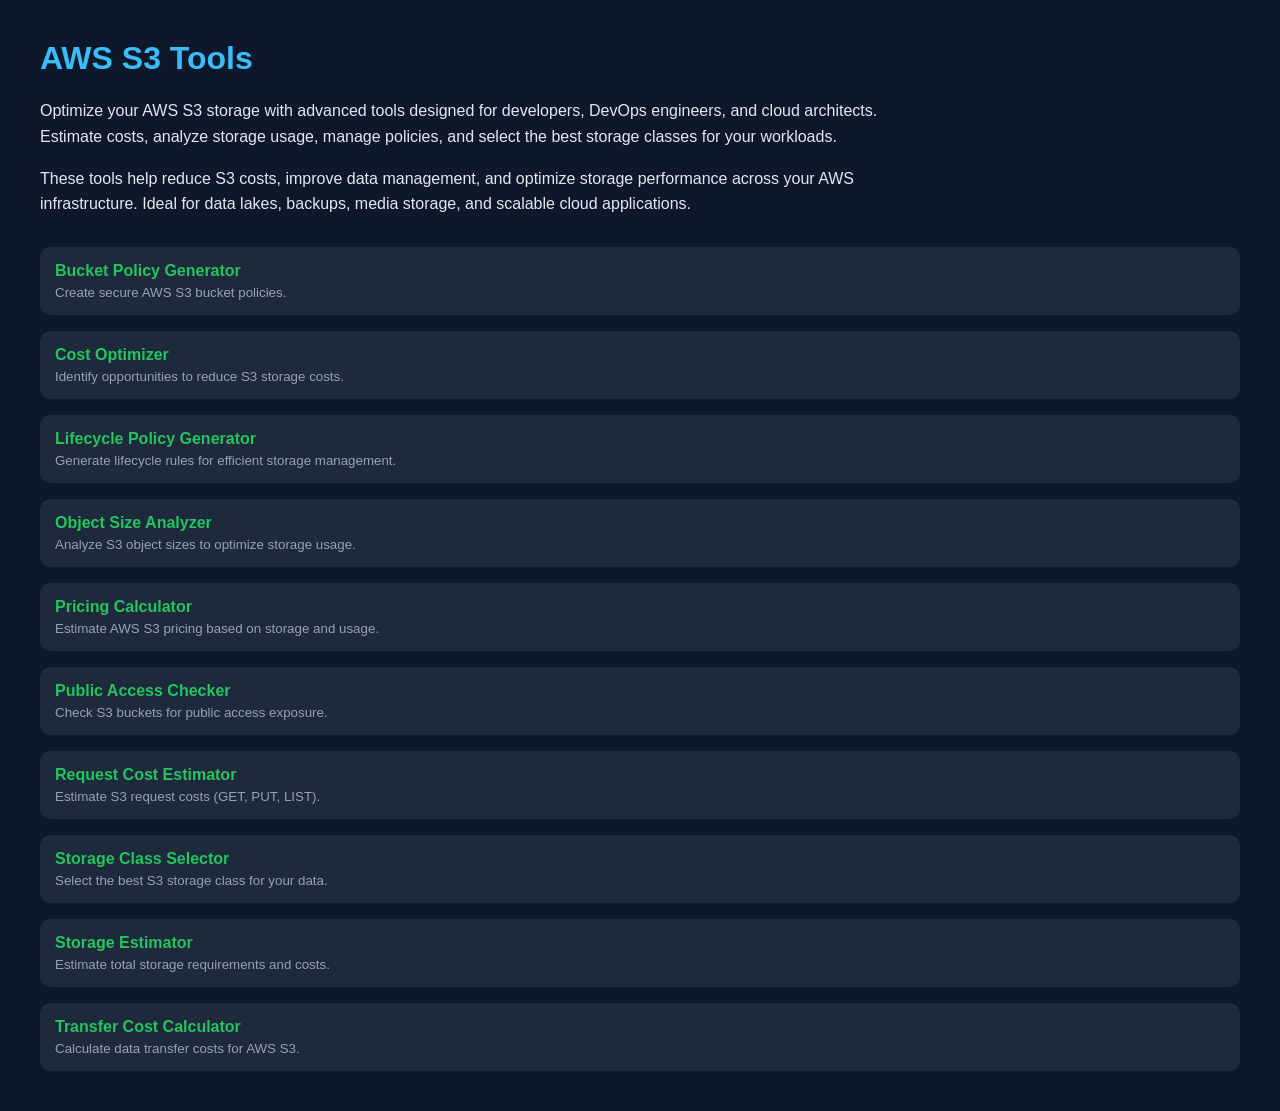
==== index.html @ deceec43 "Initial commit" ====
<!DOCTYPE html>
<html lang="en">
<head>
    <meta charset="UTF-8">
    <meta name="viewport" content="width=device-width, initial-scale=1.0">

    <!-- 🔐 Google Site Verification -->
    <meta name="google-site-verification" content="TU_CODIGO_DE_VERIFICACION_AQUI">

    <!-- SEO Potenciado -->
    <title>AWS S3 Tools – Cost Calculator, Storage Optimization & Policy Generators</title>

    <meta name="description" content="Optimize AWS S3 storage with tools to calculate costs, analyze object size, manage policies, and choose storage classes. Reduce storage expenses and improve performance.">

    <meta name="keywords" content="
    aws s3 cost calculator,
    s3 pricing calculator,
    s3 storage estimator,
    s3 transfer cost calculator,
    s3 request cost estimator,
    s3 storage class selector,
    s3 lifecycle policy generator,
    s3 bucket policy generator,
    s3 public access checker,
    s3 cost optimizer,
    aws storage cost calculator,
    s3 object size analyzer,
    optimize s3 costs aws,
    aws storage pricing estimator
    ">

    <meta name="author" content="AI Tools Suite">

    <!-- Open Graph -->
    <meta property="og:title" content="AWS S3 Tools – Storage Cost & Optimization Suite">
    <meta property="og:description" content="Estimate S3 costs, optimize storage, and manage policies efficiently.">
    <meta property="og:type" content="website">

    <!-- Estilos -->
    <style>
        body {
            font-family: Arial, sans-serif;
            margin: 40px;
            background: #0f172a;
            color: #e2e8f0;
        }
        h1 {
            color: #38bdf8;
        }
        p {
            max-width: 900px;
            line-height: 1.6;
        }
        .tools {
            margin-top: 30px;
        }
        .tool {
            margin-bottom: 16px;
            padding: 15px;
            background: #1e293b;
            border-radius: 10px;
            transition: 0.2s;
        }
        .tool:hover {
            background: #334155;
        }
        a {
            text-decoration: none;
            color: #22c55e;
            font-weight: bold;
            font-size: 16px;
        }
        small {
            display: block;
            margin-top: 5px;
            color: #94a3b8;
        }
    </style>
</head>
<body>

    <h1>AWS S3 Tools</h1>

    <p>
        Optimize your AWS S3 storage with advanced tools designed for developers,
        DevOps engineers, and cloud architects. Estimate costs, analyze storage usage,
        manage policies, and select the best storage classes for your workloads.
    </p>

    <p>
        These tools help reduce S3 costs, improve data management, and optimize storage
        performance across your AWS infrastructure. Ideal for data lakes, backups,
        media storage, and scalable cloud applications.
    </p>

    <div class="tools">

        <div class="tool">
            <a href="s3_bucket_policy_generator/">Bucket Policy Generator</a>
            <small>Create secure AWS S3 bucket policies.</small>
        </div>

        <div class="tool">
            <a href="s3_cost_optimizer/">Cost Optimizer</a>
            <small>Identify opportunities to reduce S3 storage costs.</small>
        </div>

        <div class="tool">
            <a href="s3_lifecycle_policy_generator/">Lifecycle Policy Generator</a>
            <small>Generate lifecycle rules for efficient storage management.</small>
        </div>

        <div class="tool">
            <a href="s3_object_size_analyzer/">Object Size Analyzer</a>
            <small>Analyze S3 object sizes to optimize storage usage.</small>
        </div>

        <div class="tool">
            <a href="s3_pricing_calculator/">Pricing Calculator</a>
            <small>Estimate AWS S3 pricing based on storage and usage.</small>
        </div>

        <div class="tool">
            <a href="s3_public_access_checker/">Public Access Checker</a>
            <small>Check S3 buckets for public access exposure.</small>
        </div>

        <div class="tool">
            <a href="s3_request_cost_estimator/">Request Cost Estimator</a>
            <small>Estimate S3 request costs (GET, PUT, LIST).</small>
        </div>

        <div class="tool">
            <a href="s3_storage_class_selector/">Storage Class Selector</a>
            <small>Select the best S3 storage class for your data.</small>
        </div>

        <div class="tool">
            <a href="s3_storage_estimator/">Storage Estimator</a>
            <small>Estimate total storage requirements and costs.</small>
        </div>

        <div class="tool">
            <a href="s3_transfer_cost_calculator/">Transfer Cost Calculator</a>
            <small>Calculate data transfer costs for AWS S3.</small>
        </div>

    </div>

</body>
</html>
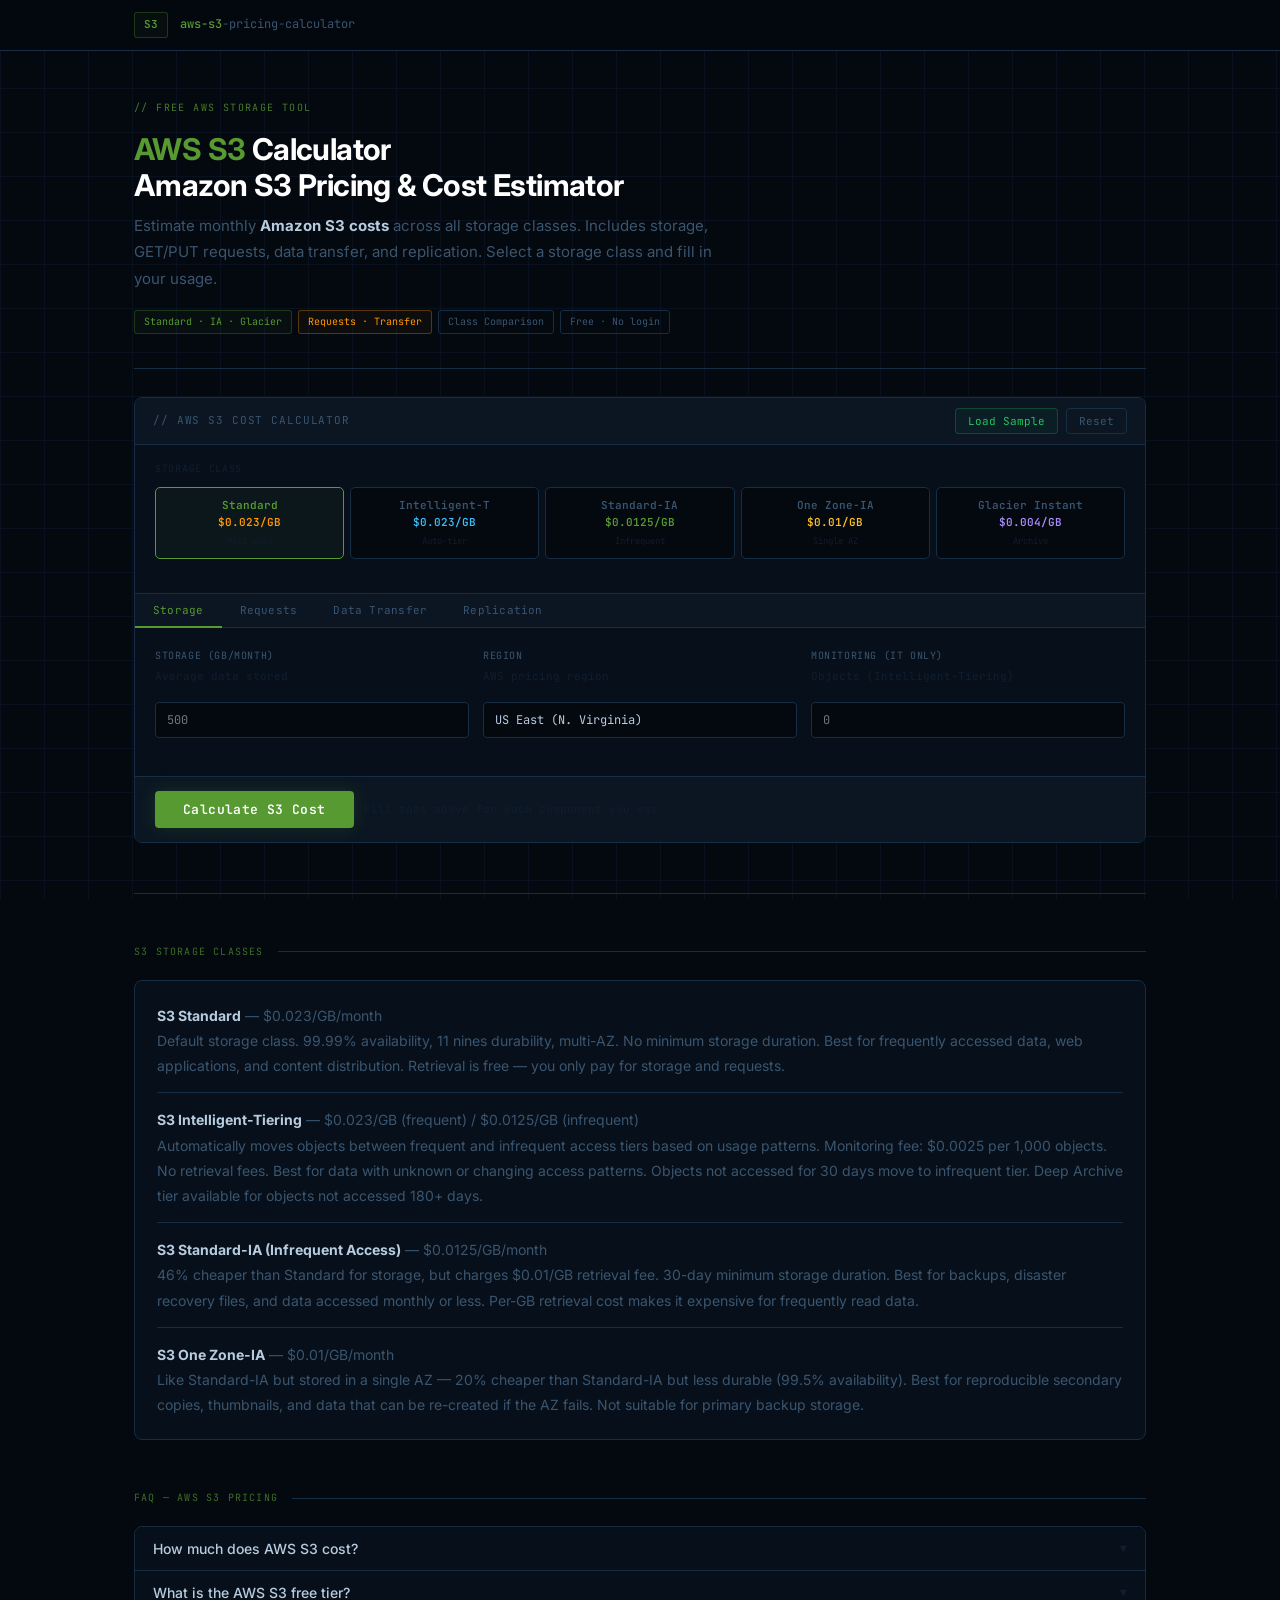
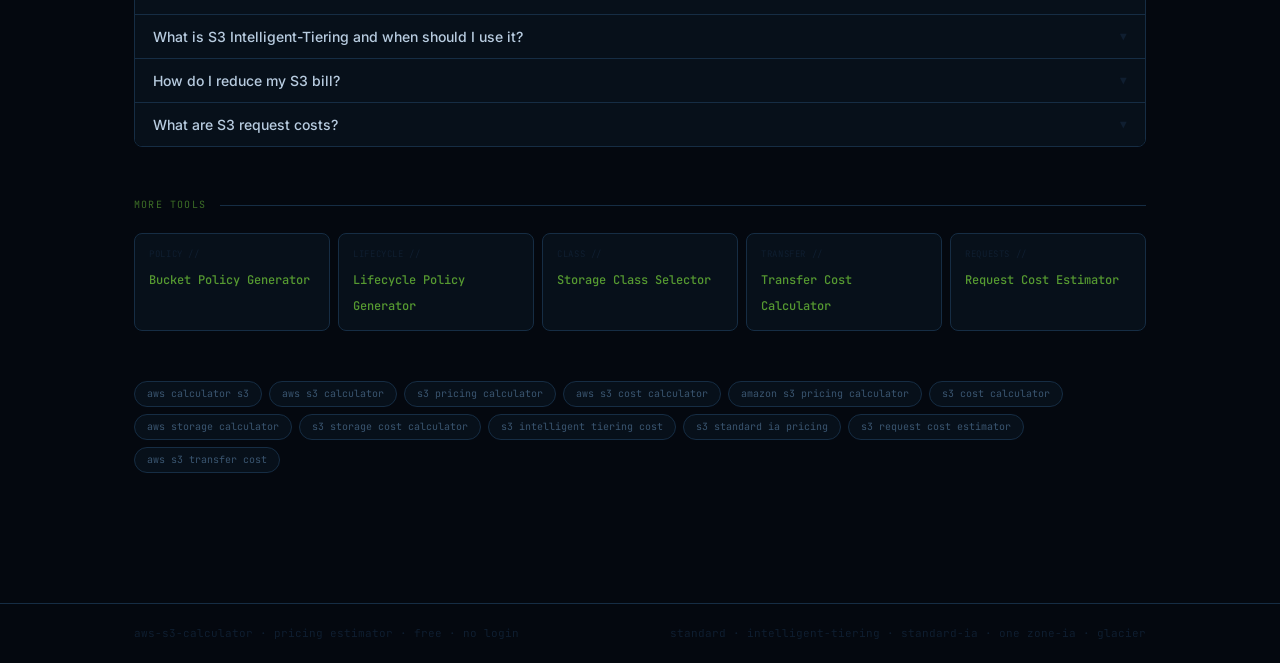
==== commit b1bee4d8: "Actualizar index.html" ====
--- a/index.html
+++ b/index.html
@@ -1,151 +1,1158 @@
 <!DOCTYPE html>
+
 <html lang="en">
 <head>
-    <meta charset="UTF-8">
-    <meta name="viewport" content="width=device-width, initial-scale=1.0">
-
-    <!-- 🔐 Google Site Verification -->
-    <meta name="google-site-verification" content="TU_CODIGO_DE_VERIFICACION_AQUI">
-
-    <!-- SEO Potenciado -->
-    <title>AWS S3 Tools – Cost Calculator, Storage Optimization & Policy Generators</title>
-
-    <meta name="description" content="Optimize AWS S3 storage with tools to calculate costs, analyze object size, manage policies, and choose storage classes. Reduce storage expenses and improve performance.">
-
-    <meta name="keywords" content="
-    aws s3 cost calculator,
-    s3 pricing calculator,
-    s3 storage estimator,
-    s3 transfer cost calculator,
-    s3 request cost estimator,
-    s3 storage class selector,
-    s3 lifecycle policy generator,
-    s3 bucket policy generator,
-    s3 public access checker,
-    s3 cost optimizer,
-    aws storage cost calculator,
-    s3 object size analyzer,
-    optimize s3 costs aws,
-    aws storage pricing estimator
-    ">
-
-    <meta name="author" content="AI Tools Suite">
-
-    <!-- Open Graph -->
-    <meta property="og:title" content="AWS S3 Tools – Storage Cost & Optimization Suite">
-    <meta property="og:description" content="Estimate S3 costs, optimize storage, and manage policies efficiently.">
-    <meta property="og:type" content="website">
-
-    <!-- Estilos -->
-    <style>
-        body {
-            font-family: Arial, sans-serif;
-            margin: 40px;
-            background: #0f172a;
-            color: #e2e8f0;
-        }
-        h1 {
-            color: #38bdf8;
-        }
-        p {
-            max-width: 900px;
-            line-height: 1.6;
-        }
-        .tools {
-            margin-top: 30px;
-        }
-        .tool {
-            margin-bottom: 16px;
-            padding: 15px;
-            background: #1e293b;
-            border-radius: 10px;
-            transition: 0.2s;
-        }
-        .tool:hover {
-            background: #334155;
-        }
-        a {
-            text-decoration: none;
-            color: #22c55e;
-            font-weight: bold;
-            font-size: 16px;
-        }
-        small {
-            display: block;
-            margin-top: 5px;
-            color: #94a3b8;
-        }
-    </style>
+<meta charset="UTF-8">
+<meta name="viewport" content="width=device-width, initial-scale=1.0">
+<meta name="google-site-verification" content="PkLa_ViOo6FAHpvh8SacceMb95o9tePRdrqLNBz9X1M" />
+<meta name="robots" content="index, follow">
+
+<title>AWS S3 Calculator – Free Amazon S3 Pricing &amp; Cost Calculator</title>
+
+<meta name="description" content="Free AWS S3 calculator. Estimate monthly Amazon S3 costs by storage class, requests (GET/PUT/LIST), data transfer, and replication. Covers Standard, Intelligent-Tiering, Standard-IA, One Zone-IA, Glacier. No login required.">
+
+<meta name="keywords" content="aws calculator s3, aws s3 calculator, calculator s3 aws, aws s3 cost calculator, s3 pricing calculator, amazon s3 pricing calculator, aws s3 pricing calculator, s3 calculator, s3 cost calculator, s3 price calculator, aws s3 cost estimator, aws storage calculator, aws storage pricing calculator, s3 storage calculator, amazon s3 cost calculator, s3 storage cost calculator">
+
+<link rel="canonical" href="https://franrivalbigprojects.github.io/aws-s3-tools/">
+
+<meta property="og:title" content="AWS S3 Calculator – Amazon S3 Pricing and Cost Estimator">
+<meta property="og:description" content="Calculate Amazon S3 monthly costs by storage class, requests, data transfer, and replication. Free, no login.">
+<meta property="og:type" content="website">
+
+<link rel="preconnect" href="https://fonts.googleapis.com">
+<link rel="preconnect" href="https://fonts.gstatic.com" crossorigin>
+<link href="https://fonts.googleapis.com/css2?family=JetBrains+Mono:wght@400;500;600&family=Inter:wght@400;500;600;700&display=swap" rel="stylesheet">
+
+<style>
+:root {
+  --bg: #04080f;
+  --surface: #07101a;
+  --surface2: #0b1622;
+  --border: #0f1e30;
+  --border2: #162d44;
+  --s3: #569a31;
+  --s3-dim: rgba(86,154,49,0.1);
+  --s3-dim2: rgba(86,154,49,0.05);
+  --aws: #ff9900;
+  --aws-dim: rgba(255,153,0,0.08);
+  --aws-dim2: rgba(255,153,0,0.04);
+  --blue: #38bdf8;
+  --blue-dim: rgba(56,189,248,0.08);
+  --green: #22c55e;
+  --green-dim: rgba(34,197,94,0.1);
+  --green-dim2: rgba(34,197,94,0.05);
+  --orange: #f97316;
+  --orange-dim: rgba(249,115,22,0.08);
+  --yellow: #fbbf24;
+  --yellow-dim: rgba(251,191,36,0.08);
+  --purple: #a78bfa;
+  --purple-dim: rgba(167,139,250,0.08);
+  --text: #b8cce0;
+  --text-muted: #3a5570;
+  --text-dim: #0f1e30;
+  --mono: 'JetBrains Mono', monospace;
+  --sans: 'Inter', sans-serif;
+  --r: 8px;
+}
+
+* { box-sizing: border-box; margin: 0; padding: 0; }
+
+body {
+  font-family: var(--sans);
+  background: var(--bg);
+  color: var(--text);
+  min-height: 100vh;
+  line-height: 1.6;
+}
+
+body::after {
+  content: "";
+  position: fixed;
+  inset: 0;
+  background-image:
+    linear-gradient(var(--border) 1px, transparent 1px),
+    linear-gradient(90deg, var(--border) 1px, transparent 1px);
+  background-size: 44px 44px;
+  opacity: 0.45;
+  pointer-events: none;
+  z-index: 0;
+}
+
+header {
+  border-bottom: 1px solid var(--border2);
+  position: sticky;
+  top: 0;
+  z-index: 100;
+  background: rgba(4,8,15,0.96);
+  backdrop-filter: blur(12px);
+}
+
+.header-inner {
+  max-width: 1060px;
+  margin: 0 auto;
+  padding: 0 24px;
+  height: 50px;
+  display: flex;
+  align-items: center;
+  gap: 12px;
+  position: relative;
+  z-index: 1;
+}
+
+.logo-pill {
+  font-family: var(--mono);
+  font-size: 11px;
+  font-weight: 600;
+  color: var(--s3);
+  background: var(--s3-dim2);
+  border: 1px solid rgba(86,154,49,0.3);
+  border-radius: 3px;
+  padding: 3px 9px;
+}
+
+.logo-text {
+  font-family: var(--mono);
+  font-size: 12px;
+  color: var(--text-muted);
+}
+
+.logo-text strong { color: var(--s3); font-weight: 500; }
+
+.wrapper {
+  max-width: 1060px;
+  margin: 0 auto;
+  padding: 0 24px 80px;
+  position: relative;
+  z-index: 1;
+}
+
+/* HERO */
+.hero {
+  padding: 48px 0 34px;
+  border-bottom: 1px solid var(--border2);
+  margin-bottom: 28px;
+}
+
+.hero-eyebrow {
+  font-family: var(--mono);
+  font-size: 10px;
+  letter-spacing: 0.14em;
+  text-transform: uppercase;
+  color: var(--s3);
+  margin-bottom: 14px;
+  opacity: 0.8;
+}
+
+h1 {
+  font-size: clamp(22px, 3.2vw, 30px);
+  font-weight: 700;
+  color: #fff;
+  margin-bottom: 10px;
+  letter-spacing: -0.02em;
+  line-height: 1.2;
+}
+
+h1 em { font-style: normal; color: var(--s3); }
+
+.hero-sub {
+  font-size: 15px;
+  color: var(--text-muted);
+  max-width: 600px;
+  line-height: 1.75;
+  margin-bottom: 18px;
+}
+
+.hero-sub strong { color: var(--text); }
+
+.pill-row { display: flex; flex-wrap: wrap; gap: 6px; }
+
+.pill {
+  font-family: var(--mono);
+  font-size: 10px;
+  padding: 3px 9px;
+  border-radius: 3px;
+  border: 1px solid;
+}
+
+.pill-s3  { color: var(--s3);  background: var(--s3-dim2);  border-color: rgba(86,154,49,0.3); }
+.pill-aws { color: var(--aws); background: var(--aws-dim2); border-color: rgba(255,153,0,0.3); }
+.pill-dim { color: var(--text-muted); border-color: var(--border2); }
+
+/* TOOL */
+.tool-shell {
+  background: var(--surface);
+  border: 1px solid var(--border2);
+  border-radius: var(--r);
+  overflow: hidden;
+  margin-bottom: 18px;
+}
+
+.tool-topbar {
+  background: var(--surface2);
+  border-bottom: 1px solid var(--border2);
+  padding: 10px 18px;
+  display: flex;
+  align-items: center;
+  justify-content: space-between;
+  flex-wrap: wrap;
+  gap: 8px;
+}
+
+.topbar-label {
+  font-family: var(--mono);
+  font-size: 11px;
+  color: var(--text-muted);
+  text-transform: uppercase;
+  letter-spacing: 0.08em;
+}
+
+.btn-sm {
+  font-family: var(--mono);
+  font-size: 11px;
+  padding: 5px 12px;
+  border-radius: 4px;
+  cursor: pointer;
+  border: 1px solid;
+  transition: opacity 0.15s;
+}
+
+.btn-sm:hover { opacity: 0.75; }
+.btn-s3    { background: var(--s3-dim2); color: var(--s3); border-color: rgba(86,154,49,0.3); }
+.btn-ghost { background: transparent; color: var(--text-muted); border-color: var(--border2); }
+.btn-green { background: var(--green-dim2); color: var(--green); border-color: rgba(34,197,94,0.25); }
+
+/* TABS */
+.calc-tabs {
+  display: flex;
+  border-bottom: 1px solid var(--border2);
+  background: var(--surface2);
+}
+
+.ctab {
+  padding: 9px 18px;
+  font-family: var(--mono);
+  font-size: 11px;
+  color: var(--text-muted);
+  cursor: pointer;
+  border: none;
+  background: transparent;
+  border-bottom: 2px solid transparent;
+  margin-bottom: -1px;
+  transition: color 0.15s;
+  letter-spacing: 0.02em;
+}
+
+.ctab.active { color: var(--s3); border-bottom-color: var(--s3); }
+.ctab:hover:not(.active) { color: var(--text); }
+
+.ctpanel { display: none; padding: 20px; }
+.ctpanel.active { display: block; }
+
+/* FORM */
+.form-grid {
+  display: grid;
+  grid-template-columns: 1fr 1fr 1fr;
+  gap: 14px;
+  margin-bottom: 18px;
+}
+
+.field { display: flex; flex-direction: column; gap: 5px; }
+
+.field-label {
+  font-family: var(--mono);
+  font-size: 10px;
+  color: var(--text-muted);
+  letter-spacing: 0.06em;
+  text-transform: uppercase;
+}
+
+.field-hint {
+  font-size: 11px;
+  color: var(--text-dim);
+  font-family: var(--mono);
+  margin-top: -2px;
+}
+
+.s3-input, .s3-select {
+  background: var(--bg);
+  border: 1px solid var(--border2);
+  border-radius: 4px;
+  padding: 9px 11px;
+  font-family: var(--mono);
+  font-size: 12px;
+  color: var(--text);
+  width: 100%;
+  -webkit-appearance: none;
+  transition: border-color 0.2s;
+}
+
+.s3-input:focus, .s3-select:focus {
+  outline: none;
+  border-color: rgba(86,154,49,0.35);
+}
+
+.s3-select option { background: #0b1622; }
+
+/* Storage class row */
+.sc-grid {
+  display: grid;
+  grid-template-columns: repeat(5, 1fr);
+  gap: 6px;
+  margin-bottom: 18px;
+}
+
+.sc-btn {
+  background: var(--bg);
+  border: 1px solid var(--border2);
+  border-radius: 5px;
+  padding: 10px 6px;
+  text-align: center;
+  cursor: pointer;
+  transition: all 0.15s;
+}
+
+.sc-btn:hover { border-color: rgba(86,154,49,0.3); }
+
+.sc-btn.active {
+  border-color: var(--s3);
+  background: var(--s3-dim2);
+}
+
+.scb-name {
+  font-family: var(--mono);
+  font-size: 11px;
+  font-weight: 600;
+  color: var(--text-muted);
+  display: block;
+  margin-bottom: 2px;
+  line-height: 1.3;
+}
+
+.sc-btn.active .scb-name { color: var(--s3); }
+
+.scb-price {
+  font-family: var(--mono);
+  font-size: 11px;
+  font-weight: 600;
+  display: block;
+  margin-bottom: 2px;
+}
+
+.scb-note {
+  font-family: var(--mono);
+  font-size: 9px;
+  color: var(--text-dim);
+  display: block;
+}
+
+/* Calc bar */
+.calc-bar {
+  padding: 14px 20px;
+  background: var(--surface2);
+  border-top: 1px solid var(--border2);
+  display: flex;
+  gap: 10px;
+  align-items: center;
+}
+
+.btn-calc {
+  padding: 10px 28px;
+  font-family: var(--mono);
+  font-size: 13px;
+  font-weight: 600;
+  background: var(--s3);
+  color: #fff;
+  border: none;
+  border-radius: 4px;
+  cursor: pointer;
+  letter-spacing: 0.03em;
+  transition: opacity 0.15s, box-shadow 0.15s;
+  box-shadow: 0 0 18px rgba(86,154,49,0.2);
+}
+
+.btn-calc:hover { opacity: 0.87; box-shadow: 0 0 26px rgba(86,154,49,0.35); }
+
+/* RESULTS */
+#resultsWrap { display: none; }
+
+.results-cards {
+  display: grid;
+  grid-template-columns: repeat(4, 1fr);
+  gap: 10px;
+  margin-bottom: 14px;
+}
+
+.res-card {
+  background: var(--surface2);
+  border: 1px solid var(--border2);
+  border-radius: var(--r);
+  padding: 16px;
+  position: relative;
+  overflow: hidden;
+}
+
+.res-card::before {
+  content: '';
+  position: absolute;
+  top: 0; left: 0; right: 0;
+  height: 2px;
+}
+
+.rc-s3::before    { background: var(--s3); }
+.rc-blue::before  { background: var(--blue); }
+.rc-aws::before   { background: var(--aws); }
+.rc-purple::before{ background: var(--purple); }
+
+.rc-label { font-family: var(--mono); font-size: 9px; text-transform: uppercase; letter-spacing: 0.1em; color: var(--text-dim); margin-bottom: 8px; }
+.rc-val   { font-family: var(--mono); font-size: 22px; font-weight: 600; line-height: 1; margin-bottom: 3px; }
+.rc-sub   { font-family: var(--mono); font-size: 10px; color: var(--text-muted); }
+
+.breakdown {
+  background: var(--surface);
+  border: 1px solid var(--border2);
+  border-radius: var(--r);
+  overflow: hidden;
+  margin-bottom: 14px;
+}
+
+.bt-head {
+  background: var(--surface2);
+  border-bottom: 1px solid var(--border2);
+  padding: 8px 16px;
+  font-family: var(--mono);
+  font-size: 10px;
+  text-transform: uppercase;
+  letter-spacing: 0.08em;
+  color: var(--text-muted);
+}
+
+.bt-row {
+  display: flex;
+  justify-content: space-between;
+  align-items: center;
+  padding: 9px 16px;
+  border-bottom: 1px solid var(--border2);
+  font-family: var(--mono);
+  font-size: 12px;
+}
+
+.bt-row:last-child { border-bottom: none; }
+.bt-row:hover { background: rgba(86,154,49,0.02); }
+.bt-key   { color: var(--text-muted); }
+.bt-val   { color: var(--text); }
+.bt-total { color: var(--s3); font-size: 14px; font-weight: 600; }
+
+/* Class comparison */
+.cmp-table {
+  background: var(--surface);
+  border: 1px solid var(--border2);
+  border-radius: var(--r);
+  overflow: hidden;
+  margin-bottom: 14px;
+}
+
+.cmp-row {
+  display: grid;
+  grid-template-columns: 170px 1fr 1fr 1fr 1fr 1fr;
+  border-bottom: 1px solid var(--border2);
+}
+
+.cmp-row:last-child { border-bottom: none; }
+.cmp-row.cmp-head   { background: var(--surface2); }
+.cmp-row.cmp-active { background: var(--s3-dim2); }
+
+.cmp-cell {
+  padding: 9px 10px;
+  font-family: var(--mono);
+  font-size: 11px;
+  color: var(--text-muted);
+  border-right: 1px solid var(--border2);
+  display: flex;
+  align-items: center;
+}
+
+.cmp-cell:last-child { border-right: none; }
+.cmp-head .cmp-cell { font-size: 10px; color: var(--text-dim); text-transform: uppercase; letter-spacing: 0.05em; }
+.cmp-row.cmp-active .cmp-cell { color: var(--s3); }
+
+/* DIVIDER */
+hr.divider { border: none; border-top: 1px solid var(--border2); margin: 50px 0; }
+
+.content-section { margin-bottom: 50px; }
+
+.sec-head {
+  display: flex;
+  align-items: center;
+  gap: 14px;
+  margin-bottom: 20px;
+}
+
+.sec-label {
+  font-family: var(--mono);
+  font-size: 10px;
+  text-transform: uppercase;
+  letter-spacing: 0.12em;
+  color: var(--s3);
+  white-space: nowrap;
+  opacity: 0.7;
+}
+
+.sec-rule { flex: 1; height: 1px; background: var(--border2); }
+
+p { font-size: 14px; color: var(--text-muted); line-height: 1.8; margin-bottom: 10px; }
+p strong { color: var(--text); }
+
+code {
+  font-family: var(--mono);
+  font-size: 12px;
+  background: var(--surface2);
+  color: var(--s3);
+  padding: 2px 7px;
+  border-radius: 3px;
+  border: 1px solid var(--border2);
+}
+
+.dense-block {
+  background: var(--surface);
+  border: 1px solid var(--border2);
+  border-radius: var(--r);
+  padding: 22px;
+  margin-top: 14px;
+}
+
+.dense-block p { margin-bottom: 14px; padding-bottom: 14px; border-bottom: 1px solid var(--border2); }
+.dense-block p:last-child { margin-bottom: 0; padding-bottom: 0; border-bottom: none; }
+
+.faq-list {
+  margin-top: 14px;
+  border: 1px solid var(--border2);
+  border-radius: var(--r);
+  overflow: hidden;
+}
+
+.faq-item { border-bottom: 1px solid var(--border2); }
+.faq-item:last-child { border-bottom: none; }
+
+.faq-q {
+  width: 100%;
+  text-align: left;
+  background: var(--surface);
+  border: none;
+  padding: 13px 18px;
+  font-size: 14px;
+  font-weight: 500;
+  color: var(--text);
+  font-family: var(--sans);
+  cursor: pointer;
+  display: flex;
+  justify-content: space-between;
+  align-items: center;
+  gap: 12px;
+  transition: background 0.15s;
+}
+
+.faq-q:hover { background: var(--s3-dim2); }
+.faq-arrow { font-family: var(--mono); font-size: 11px; color: var(--text-dim); transition: transform 0.2s; flex-shrink: 0; }
+.faq-item.open .faq-arrow { transform: rotate(180deg); }
+
+.faq-a {
+  display: none;
+  padding: 0 18px 13px;
+  font-size: 13px;
+  color: var(--text-muted);
+  line-height: 1.75;
+  border-top: 1px solid var(--border2);
+  background: var(--bg);
+}
+
+.faq-item.open .faq-a { display: block; }
+.faq-a code { font-family: var(--mono); font-size: 11px; color: var(--s3); background: var(--s3-dim2); border-radius: 3px; padding: 1px 5px; }
+
+.other-tools {
+  display: grid;
+  grid-template-columns: repeat(auto-fill, minmax(180px, 1fr));
+  gap: 8px;
+  margin-top: 12px;
+}
+
+.otl {
+  background: var(--surface);
+  border: 1px solid var(--border2);
+  border-radius: var(--r);
+  padding: 12px 14px;
+  text-decoration: none;
+  display: block;
+  transition: border-color 0.15s;
+}
+
+.otl:hover { border-color: rgba(86,154,49,0.3); }
+.otl-eye  { font-family: var(--mono); font-size: 9px; color: var(--text-dim); text-transform: uppercase; letter-spacing: 0.07em; margin-bottom: 4px; }
+.otl-name { font-family: var(--mono); font-size: 12px; color: var(--s3); font-weight: 500; }
+
+.tag-cloud { display: flex; flex-wrap: wrap; gap: 7px; margin-bottom: 50px; }
+
+.tag {
+  font-family: var(--mono);
+  font-size: 10px;
+  color: var(--text-muted);
+  background: var(--surface);
+  border: 1px solid var(--border2);
+  border-radius: 100px;
+  padding: 4px 12px;
+  cursor: default;
+  transition: color 0.15s, border-color 0.15s;
+}
+
+.tag:hover { color: var(--s3); border-color: rgba(86,154,49,0.3); }
+
+footer { border-top: 1px solid var(--border2); padding: 20px 0; position: relative; z-index: 1; }
+
+.footer-inner {
+  max-width: 1060px;
+  margin: 0 auto;
+  padding: 0 24px;
+  display: flex;
+  justify-content: space-between;
+  align-items: center;
+  flex-wrap: wrap;
+  gap: 8px;
+}
+
+footer p { font-family: var(--mono); font-size: 11px; color: var(--text-dim); margin: 0; }
+
+@media (max-width: 700px) {
+  .sc-grid  { grid-template-columns: repeat(3, 1fr); }
+  .form-grid { grid-template-columns: 1fr 1fr; }
+  .results-cards { grid-template-columns: 1fr 1fr; }
+  .cmp-row { grid-template-columns: 110px repeat(5, 1fr); font-size: 10px; }
+}
+</style>
+
+<script type="application/ld+json">
+{
+  "@context": "https://schema.org",
+  "@type": "SoftwareApplication",
+  "name": "AWS S3 Calculator",
+  "applicationCategory": "DeveloperApplication",
+  "operatingSystem": "Web",
+  "offers": { "@type": "Offer", "price": "0", "priceCurrency": "USD" },
+  "description": "Free Amazon S3 pricing calculator. Estimate monthly S3 costs for all storage classes: Standard, Intelligent-Tiering, Standard-IA, One Zone-IA, and Glacier. Includes storage, GET/PUT/LIST requests, data transfer, and replication costs.",
+  "featureList": "S3 Standard cost, S3 Intelligent-Tiering, Standard-IA cost, One Zone-IA, Glacier Instant, storage class comparison, request cost estimator, data transfer cost, replication cost"
+}
+</script>
+
+<script type="application/ld+json">
+{
+  "@context": "https://schema.org",
+  "@type": "FAQPage",
+  "mainEntity": [
+    {
+      "@type": "Question",
+      "name": "How much does AWS S3 cost per GB?",
+      "acceptedAnswer": {
+        "@type": "Answer",
+        "text": "AWS S3 storage costs (US East, first 50TB): S3 Standard ~$0.023/GB/month. S3 Intelligent-Tiering ~$0.023/GB (frequent) / $0.0125/GB (infrequent). S3 Standard-IA ~$0.0125/GB. S3 One Zone-IA ~$0.01/GB. S3 Glacier Instant ~$0.004/GB. S3 Glacier Flexible ~$0.0036/GB. S3 Glacier Deep Archive ~$0.00099/GB. Request and data transfer costs are additional."
+      }
+    },
+    {
+      "@type": "Question",
+      "name": "What does the AWS S3 calculator include?",
+      "acceptedAnswer": {
+        "@type": "Answer",
+        "text": "The S3 cost calculator covers: (1) Storage cost by class and size. (2) Request costs — PUT, COPY, POST, LIST cost $0.005/1000 requests; GET, SELECT, others cost $0.0004/1000 requests. (3) Data transfer out — first 100GB/month free, then $0.09/GB up to 10TB. (4) S3 Replication — adds storage cost in the destination region plus replication request fees."
+      }
+    },
+    {
+      "@type": "Question",
+      "name": "What is the cheapest AWS S3 storage class?",
+      "acceptedAnswer": {
+        "@type": "Answer",
+        "text": "S3 Glacier Deep Archive at ~$0.00099/GB/month is the cheapest storage class — 23x cheaper than S3 Standard. However it has a 180-day minimum and 12-48 hour retrieval time. For active data with infrequent access, S3 Standard-IA at $0.0125/GB or One Zone-IA at $0.01/GB are the cheapest with fast retrieval."
+      }
+    }
+  ]
+}
+</script>
+
 </head>
+
 <body>
 
-    <h1>AWS S3 Tools</h1>
-
-    <p>
-        Optimize your AWS S3 storage with advanced tools designed for developers,
-        DevOps engineers, and cloud architects. Estimate costs, analyze storage usage,
-        manage policies, and select the best storage classes for your workloads.
+<header>
+  <div class="header-inner">
+    <span class="logo-pill">S3</span>
+    <span class="logo-text"><strong>aws-s3</strong>-pricing-calculator</span>
+  </div>
+</header>
+
+<div class="wrapper">
+
+  <!-- HERO -->
+
+  <section class="hero">
+    <p class="hero-eyebrow">// Free AWS Storage Tool</p>
+    <h1><em>AWS S3</em> Calculator<br>Amazon S3 Pricing &amp; Cost Estimator</h1>
+    <p class="hero-sub">
+      Estimate monthly <strong>Amazon S3 costs</strong> across all storage classes. Includes storage, GET/PUT requests, data transfer, and replication. Select a storage class and fill in your usage.
     </p>
-
-    <p>
-        These tools help reduce S3 costs, improve data management, and optimize storage
-        performance across your AWS infrastructure. Ideal for data lakes, backups,
-        media storage, and scalable cloud applications.
-    </p>
-
-    <div class="tools">
-
-        <div class="tool">
-            <a href="s3_bucket_policy_generator/">Bucket Policy Generator</a>
-            <small>Create secure AWS S3 bucket policies.</small>
-        </div>
-
-        <div class="tool">
-            <a href="s3_cost_optimizer/">Cost Optimizer</a>
-            <small>Identify opportunities to reduce S3 storage costs.</small>
-        </div>
-
-        <div class="tool">
-            <a href="s3_lifecycle_policy_generator/">Lifecycle Policy Generator</a>
-            <small>Generate lifecycle rules for efficient storage management.</small>
-        </div>
-
-        <div class="tool">
-            <a href="s3_object_size_analyzer/">Object Size Analyzer</a>
-            <small>Analyze S3 object sizes to optimize storage usage.</small>
-        </div>
-
-        <div class="tool">
-            <a href="s3_pricing_calculator/">Pricing Calculator</a>
-            <small>Estimate AWS S3 pricing based on storage and usage.</small>
-        </div>
-
-        <div class="tool">
-            <a href="s3_public_access_checker/">Public Access Checker</a>
-            <small>Check S3 buckets for public access exposure.</small>
-        </div>
-
-        <div class="tool">
-            <a href="s3_request_cost_estimator/">Request Cost Estimator</a>
-            <small>Estimate S3 request costs (GET, PUT, LIST).</small>
-        </div>
-
-        <div class="tool">
-            <a href="s3_storage_class_selector/">Storage Class Selector</a>
-            <small>Select the best S3 storage class for your data.</small>
-        </div>
-
-        <div class="tool">
-            <a href="s3_storage_estimator/">Storage Estimator</a>
-            <small>Estimate total storage requirements and costs.</small>
-        </div>
-
-        <div class="tool">
-            <a href="s3_transfer_cost_calculator/">Transfer Cost Calculator</a>
-            <small>Calculate data transfer costs for AWS S3.</small>
-        </div>
-
-    </div>
+    <div class="pill-row">
+      <span class="pill pill-s3">Standard · IA · Glacier</span>
+      <span class="pill pill-aws">Requests · Transfer</span>
+      <span class="pill pill-dim">Class Comparison</span>
+      <span class="pill pill-dim">Free · No login</span>
+    </div>
+  </section>
+
+  <!-- TOOL -->
+
+  <div class="tool-shell">
+    <div class="tool-topbar">
+      <span class="topbar-label">// AWS S3 Cost Calculator</span>
+      <div style="display:flex;gap:8px;">
+        <button class="btn-sm btn-green" onclick="loadSample()">Load Sample</button>
+        <button class="btn-sm btn-ghost" onclick="resetCalc()">Reset</button>
+      </div>
+    </div>
+
+
+<!-- Storage class selector -->
+<div style="padding:16px 20px 0;border-bottom:1px solid var(--border2);padding-bottom:16px;">
+  <div style="font-family:var(--mono);font-size:10px;color:var(--text-dim);text-transform:uppercase;letter-spacing:0.07em;margin-bottom:10px;">Storage Class</div>
+  <div class="sc-grid" id="scGrid"></div>
+</div>
+
+<!-- Tabs -->
+<div class="calc-tabs">
+  <button class="ctab active" id="ctab-storage" onclick="switchCtab('storage')">Storage</button>
+  <button class="ctab" id="ctab-requests" onclick="switchCtab('requests')">Requests</button>
+  <button class="ctab" id="ctab-transfer" onclick="switchCtab('transfer')">Data Transfer</button>
+  <button class="ctab" id="ctab-replication" onclick="switchCtab('replication')">Replication</button>
+</div>
+
+<!-- Storage tab -->
+<div class="ctpanel active" id="ctpanel-storage">
+  <div class="form-grid">
+    <div class="field">
+      <label class="field-label">Storage (GB/month)</label>
+      <p class="field-hint">Average data stored</p>
+      <input class="s3-input" type="number" id="storageGB" placeholder="500" min="0">
+    </div>
+    <div class="field">
+      <label class="field-label">Region</label>
+      <p class="field-hint">AWS pricing region</p>
+      <select class="s3-select" id="regionSelect">
+        <option value="use1">US East (N. Virginia)</option>
+        <option value="usw2">US West (Oregon)</option>
+        <option value="euw1">EU West (Ireland)</option>
+        <option value="apse1">AP Southeast (Singapore)</option>
+        <option value="apne1">AP Northeast (Tokyo)</option>
+      </select>
+    </div>
+    <div class="field">
+      <label class="field-label">Monitoring (IT only)</label>
+      <p class="field-hint">Objects (Intelligent-Tiering)</p>
+      <input class="s3-input" type="number" id="itObjects" placeholder="0" min="0">
+    </div>
+  </div>
+</div>
+
+<!-- Requests tab -->
+<div class="ctpanel" id="ctpanel-requests">
+  <div class="form-grid">
+    <div class="field">
+      <label class="field-label">PUT / COPY / POST (thousands)</label>
+      <p class="field-hint">Write requests / month</p>
+      <input class="s3-input" type="number" id="putReqs" placeholder="100" min="0">
+    </div>
+    <div class="field">
+      <label class="field-label">GET / SELECT (thousands)</label>
+      <p class="field-hint">Read requests / month</p>
+      <input class="s3-input" type="number" id="getReqs" placeholder="500" min="0">
+    </div>
+    <div class="field">
+      <label class="field-label">LIST requests (thousands)</label>
+      <p class="field-hint">Bucket list operations</p>
+      <input class="s3-input" type="number" id="listReqs" placeholder="10" min="0">
+    </div>
+  </div>
+</div>
+
+<!-- Transfer tab -->
+<div class="ctpanel" id="ctpanel-transfer">
+  <div class="form-grid">
+    <div class="field">
+      <label class="field-label">Transfer Out to Internet (GB)</label>
+      <p class="field-hint">First 100 GB/month free</p>
+      <input class="s3-input" type="number" id="transferOut" placeholder="200" min="0">
+    </div>
+    <div class="field">
+      <label class="field-label">Transfer to CloudFront (GB)</label>
+      <p class="field-hint">Free via CloudFront</p>
+      <input class="s3-input" type="number" id="transferCF" placeholder="0" min="0">
+    </div>
+    <div class="field">
+      <label class="field-label">Cross-Region Transfer (GB)</label>
+      <p class="field-hint">~$0.02/GB</p>
+      <input class="s3-input" type="number" id="transferCR" placeholder="0" min="0">
+    </div>
+  </div>
+</div>
+
+<!-- Replication tab -->
+<div class="ctpanel" id="ctpanel-replication">
+  <div class="form-grid">
+    <div class="field">
+      <label class="field-label">Replicated Data (GB)</label>
+      <p class="field-hint">Adds dest. region storage cost</p>
+      <input class="s3-input" type="number" id="replGB" placeholder="0" min="0">
+    </div>
+    <div class="field">
+      <label class="field-label">Replication Requests (thousands)</label>
+      <p class="field-hint">PUT reqs in dest. region</p>
+      <input class="s3-input" type="number" id="replReqs" placeholder="0" min="0">
+    </div>
+  </div>
+</div>
+
+<div class="calc-bar">
+  <button class="btn-calc" onclick="calcS3()">Calculate S3 Cost</button>
+  <span style="font-family:var(--mono);font-size:11px;color:var(--text-dim);">Fill tabs above for each component you use</span>
+</div>
+
+
+  </div>
+
+  <!-- RESULTS -->
+
+  <div id="resultsWrap">
+    <div class="results-cards" id="resultsCards"></div>
+    <div class="breakdown" id="breakdownTable"></div>
+    <div class="cmp-table" id="cmpTable"></div>
+  </div>
+
+  <hr class="divider">
+
+  <section class="content-section">
+    <div class="sec-head">
+      <span class="sec-label">S3 Storage Classes</span>
+      <span class="sec-rule"></span>
+    </div>
+    <div class="dense-block">
+      <p><strong>S3 Standard</strong> — $0.023/GB/month<br>
+      Default storage class. 99.99% availability, 11 nines durability, multi-AZ. No minimum storage duration. Best for frequently accessed data, web applications, and content distribution. Retrieval is free — you only pay for storage and requests.</p>
+
+
+  <p><strong>S3 Intelligent-Tiering</strong> — $0.023/GB (frequent) / $0.0125/GB (infrequent)<br>
+  Automatically moves objects between frequent and infrequent access tiers based on usage patterns. Monitoring fee: $0.0025 per 1,000 objects. No retrieval fees. Best for data with unknown or changing access patterns. Objects not accessed for 30 days move to infrequent tier. Deep Archive tier available for objects not accessed 180+ days.</p>
+
+  <p><strong>S3 Standard-IA (Infrequent Access)</strong> — $0.0125/GB/month<br>
+  46% cheaper than Standard for storage, but charges $0.01/GB retrieval fee. 30-day minimum storage duration. Best for backups, disaster recovery files, and data accessed monthly or less. Per-GB retrieval cost makes it expensive for frequently read data.</p>
+
+  <p><strong>S3 One Zone-IA</strong> — $0.01/GB/month<br>
+  Like Standard-IA but stored in a single AZ — 20% cheaper than Standard-IA but less durable (99.5% availability). Best for reproducible secondary copies, thumbnails, and data that can be re-created if the AZ fails. Not suitable for primary backup storage.</p>
+</div>
+
+
+  </section>
+
+  <section class="content-section">
+    <div class="sec-head">
+      <span class="sec-label">FAQ — AWS S3 Pricing</span>
+      <span class="sec-rule"></span>
+    </div>
+    <div class="faq-list">
+      <div class="faq-item">
+        <button class="faq-q" onclick="toggleFaq(this)">How much does AWS S3 cost?<span class="faq-arrow">&#9660;</span></button>
+        <div class="faq-a">S3 Standard: ~$0.023/GB/month. First 50TB discounted; above 500TB at $0.021/GB. Plus request costs: PUT/COPY $0.005 per 1,000 requests, GET $0.0004 per 1,000. Data transfer out first 100GB/month free, then $0.09/GB up to 10TB. Most small projects pay under $5/month. The AWS Free Tier includes 5GB Standard, 20,000 GET requests, and 2,000 PUT requests per month for 12 months.</div>
+      </div>
+      <div class="faq-item">
+        <button class="faq-q" onclick="toggleFaq(this)">What is the AWS S3 free tier?<span class="faq-arrow">&#9660;</span></button>
+        <div class="faq-a">New AWS accounts get 12 months free: 5 GB of S3 Standard storage, 20,000 GET requests, 2,000 PUT/COPY/POST/LIST requests, and 15 GB of data transfer out per month. After 12 months, standard rates apply. Some services like AWS Lambda have a permanent free tier, but S3 storage free tier expires after 12 months.</div>
+      </div>
+      <div class="faq-item">
+        <button class="faq-q" onclick="toggleFaq(this)">What is S3 Intelligent-Tiering and when should I use it?<span class="faq-arrow">&#9660;</span></button>
+        <div class="faq-a">Intelligent-Tiering automatically moves objects between access tiers based on usage. Objects not accessed for 30 days move to Infrequent tier (50% cheaper). Objects not accessed for 90 days can move to Archive Instant tier. No retrieval fees. Monitoring fee: $0.0025 per 1,000 objects. Best for large datasets with unpredictable access. Not cost-effective for objects under 128KB or data accessed frequently.</div>
+      </div>
+      <div class="faq-item">
+        <button class="faq-q" onclick="toggleFaq(this)">How do I reduce my S3 bill?<span class="faq-arrow">&#9660;</span></button>
+        <div class="faq-a">Key optimizations: (1) Use lifecycle policies to automatically move infrequently accessed objects to Standard-IA or Glacier. (2) Enable Intelligent-Tiering for large buckets with unpredictable access. (3) Use CloudFront in front of S3 — transfer from S3 to CloudFront is free. (4) Delete incomplete multipart uploads (hidden cost). (5) Compress objects before storing to reduce GB. (6) Use S3 Storage Lens to identify unused buckets and large objects.</div>
+      </div>
+      <div class="faq-item">
+        <button class="faq-q" onclick="toggleFaq(this)">What are S3 request costs?<span class="faq-arrow">&#9660;</span></button>
+        <div class="faq-a">PUT, COPY, POST, LIST: $0.005 per 1,000 requests. GET, SELECT, and all other requests: $0.0004 per 1,000 requests. Lifecycle transition requests: $0.01 per 1,000. For Standard-IA and One Zone-IA, GET requests also include a $0.01/GB retrieval fee. High-volume applications with millions of requests pay significant request costs — use caching to minimize GET requests.</div>
+      </div>
+    </div>
+  </section>
+
+  <section class="content-section">
+    <div class="sec-head">
+      <span class="sec-label">More Tools</span>
+      <span class="sec-rule"></span>
+    </div>
+    <div class="other-tools">
+      <a href="s3_bucket_policy_generator/" class="otl"><p class="otl-eye">policy //</p><span class="otl-name">Bucket Policy Generator</span></a>
+      <a href="s3_lifecycle_policy_generator/" class="otl"><p class="otl-eye">lifecycle //</p><span class="otl-name">Lifecycle Policy Generator</span></a>
+      <a href="s3_storage_class_selector/" class="otl"><p class="otl-eye">class //</p><span class="otl-name">Storage Class Selector</span></a>
+      <a href="s3_transfer_cost_calculator/" class="otl"><p class="otl-eye">transfer //</p><span class="otl-name">Transfer Cost Calculator</span></a>
+      <a href="s3_request_cost_estimator/" class="otl"><p class="otl-eye">requests //</p><span class="otl-name">Request Cost Estimator</span></a>
+    </div>
+  </section>
+
+  <div class="tag-cloud">
+    <span class="tag">aws calculator s3</span>
+    <span class="tag">aws s3 calculator</span>
+    <span class="tag">s3 pricing calculator</span>
+    <span class="tag">aws s3 cost calculator</span>
+    <span class="tag">amazon s3 pricing calculator</span>
+    <span class="tag">s3 cost calculator</span>
+    <span class="tag">aws storage calculator</span>
+    <span class="tag">s3 storage cost calculator</span>
+    <span class="tag">s3 intelligent tiering cost</span>
+    <span class="tag">s3 standard ia pricing</span>
+    <span class="tag">s3 request cost estimator</span>
+    <span class="tag">aws s3 transfer cost</span>
+  </div>
+
+</div>
+
+<footer>
+  <div class="footer-inner">
+    <p>aws-s3-calculator &middot; pricing estimator &middot; free &middot; no login</p>
+    <p>standard &middot; intelligent-tiering &middot; standard-ia &middot; one zone-ia &middot; glacier</p>
+  </div>
+</footer>
+
+<script>
+// ─── PRICING ───
+var CLASSES = [
+  { id: 'standard',    name: 'Standard',      shortName: 'Std',
+    prices: { use1:0.023,  usw2:0.023,  euw1:0.024,  apse1:0.025, apne1:0.025 },
+    retrieval: 0, minDays: 0,  note: 'Most used' },
+  { id: 'it',          name: 'Intelligent-T',  shortName: 'IT',
+    prices: { use1:0.023,  usw2:0.023,  euw1:0.024,  apse1:0.025, apne1:0.025 },
+    retrieval: 0, minDays: 30, note: 'Auto-tier' },
+  { id: 'standard-ia', name: 'Standard-IA',   shortName: 'Std-IA',
+    prices: { use1:0.0125, usw2:0.0125, euw1:0.0135, apse1:0.015, apne1:0.015 },
+    retrieval: 0.01, minDays: 30, note: 'Infrequent' },
+  { id: 'one-zone-ia', name: 'One Zone-IA',   shortName: '1Z-IA',
+    prices: { use1:0.01,   usw2:0.01,   euw1:0.011,  apse1:0.012, apne1:0.012 },
+    retrieval: 0.01, minDays: 30, note: 'Single AZ' },
+  { id: 'glacier-instant', name: 'Glacier Instant', shortName: 'GCI',
+    prices: { use1:0.004,  usw2:0.004,  euw1:0.0044, apse1:0.005, apne1:0.005 },
+    retrieval: 0.03, minDays: 90, note: 'Archive' }
+];
+
+var TRANSFER_PRICES = {
+  use1:  0.09, usw2: 0.09, euw1: 0.09, apse1: 0.09, apne1: 0.114
+};
+
+var PUT_COST_PER_1K  = 0.005;
+var GET_COST_PER_1K  = 0.0004;
+var LIST_COST_PER_1K = 0.005;
+var IT_MONITOR_PER_1K = 0.0025;
+var CROSS_REGION_COST = 0.02;
+var REPL_PUT_COST     = 0.005;
+
+var activeClass = 'standard';
+
+function init() {
+  var grid = document.getElementById('scGrid');
+  CLASSES.forEach(function(sc) {
+    var btn = document.createElement('div');
+    btn.className = 'sc-btn' + (sc.id === activeClass ? ' active' : '');
+    btn.id = 'sc-' + sc.id;
+    btn.onclick = function() { selectClass(sc.id); };
+
+    var name = document.createElement('span');
+    name.className = 'scb-name';
+    name.textContent = sc.name;
+
+    var price = document.createElement('span');
+    price.className = 'scb-price';
+    price.style.color = sc.id === 'standard' ? 'var(--aws)'
+      : sc.id === 'it' ? 'var(--blue)'
+      : sc.id === 'standard-ia' ? 'var(--s3)'
+      : sc.id === 'one-zone-ia' ? 'var(--yellow)'
+      : 'var(--purple)';
+    price.textContent = '$' + sc.prices.use1 + '/GB';
+
+    var note = document.createElement('span');
+    note.className = 'scb-note';
+    note.textContent = sc.note;
+
+    btn.appendChild(name);
+    btn.appendChild(price);
+    btn.appendChild(note);
+    grid.appendChild(btn);
+  });
+}
+
+function selectClass(id) {
+  activeClass = id;
+  document.querySelectorAll('.sc-btn').forEach(function(b) { b.classList.remove('active'); });
+  var btn = document.getElementById('sc-' + id);
+  if (btn) btn.classList.add('active');
+  var itField = document.getElementById('itObjects');
+  if (itField) itField.parentElement.style.opacity = id === 'it' ? '1' : '0.4';
+}
+
+function switchCtab(id) {
+  document.querySelectorAll('.ctab').forEach(function(b) { b.classList.remove('active'); });
+  document.querySelectorAll('.ctpanel').forEach(function(p) { p.classList.remove('active'); });
+  document.getElementById('ctab-' + id).classList.add('active');
+  document.getElementById('ctpanel-' + id).classList.add('active');
+}
+
+function fmtP(n) { return '$' + n.toFixed(2); }
+
+function calcS3() {
+  var storageGB  = parseFloat(document.getElementById('storageGB').value) || 0;
+  var region     = document.getElementById('regionSelect').value;
+  var itObjects  = parseFloat(document.getElementById('itObjects').value) || 0;
+  var putReqs    = parseFloat(document.getElementById('putReqs').value) || 0;
+  var getReqs    = parseFloat(document.getElementById('getReqs').value) || 0;
+  var listReqs   = parseFloat(document.getElementById('listReqs').value) || 0;
+  var transferOut = parseFloat(document.getElementById('transferOut').value) || 0;
+  var transferCR  = parseFloat(document.getElementById('transferCR').value) || 0;
+  var replGB      = parseFloat(document.getElementById('replGB').value) || 0;
+  var replReqs    = parseFloat(document.getElementById('replReqs').value) || 0;
+
+  var sc = CLASSES.find(function(c) { return c.id === activeClass; });
+  var storagePrice = sc.prices[region] || sc.prices.use1;
+  var transferPrice = TRANSFER_PRICES[region] || 0.09;
+
+  // Storage
+  var storageCost = storageGB * storagePrice;
+
+  // IT monitoring
+  var itMonitor = activeClass === 'it' ? (itObjects / 1000) * IT_MONITOR_PER_1K : 0;
+
+  // Requests
+  var putCost  = putReqs  * PUT_COST_PER_1K;
+  var getCost  = getReqs  * GET_COST_PER_1K;
+  var listCost = listReqs * LIST_COST_PER_1K;
+  var reqCost  = putCost + getCost + listCost;
+
+  // Transfer
+  var freeTransfer = 100;
+  var billableTransfer = Math.max(0, transferOut - freeTransfer);
+  var transferCost = billableTransfer * transferPrice;
+  var crossRegionCost = transferCR * CROSS_REGION_COST;
+
+  // Replication
+  var replStorageCost = replGB * storagePrice;
+  var replReqCost = replReqs * REPL_PUT_COST;
+  var replCost = replStorageCost + replReqCost;
+
+  var total = storageCost + itMonitor + reqCost + transferCost + crossRegionCost + replCost;
+  var annual = total * 12;
+
+  // Result cards
+  var cards = document.getElementById('resultsCards');
+  cards.innerHTML = '';
+
+  function makeCard(cls, label, val, sub) {
+    var c = document.createElement('div'); c.className = 'res-card rc-' + cls;
+    var l = document.createElement('div'); l.className = 'rc-label'; l.textContent = label;
+    var v = document.createElement('div'); v.className = 'rc-val';
+    var colors = { s3: 'var(--s3)', blue: 'var(--blue)', aws: 'var(--aws)', purple: 'var(--purple)' };
+    v.style.color = colors[cls] || 'var(--text)';
+    v.textContent = val;
+    var s = document.createElement('div'); s.className = 'rc-sub'; s.textContent = sub;
+    c.appendChild(l); c.appendChild(v); c.appendChild(s);
+    return c;
+  }
+
+  cards.appendChild(makeCard('s3',     'Monthly Total',    fmtP(total),       sc.name + ' · ' + region.toUpperCase()));
+  cards.appendChild(makeCard('blue',   'Annual Estimate',  fmtP(annual),      'x12 months'));
+  cards.appendChild(makeCard('aws',    'Storage Cost',     fmtP(storageCost), storageGB + ' GB × $' + storagePrice + '/GB'));
+  cards.appendChild(makeCard('purple', 'Requests + Transfer', fmtP(reqCost + transferCost + crossRegionCost), 'requests and data transfer'));
+
+  // Breakdown
+  var bt = document.getElementById('breakdownTable');
+  bt.innerHTML = '';
+  var bHead = document.createElement('div'); bHead.className = 'bt-head'; bHead.textContent = 'Cost Breakdown';
+  bt.appendChild(bHead);
+
+  function bRow(key, val, bold) {
+    var row = document.createElement('div'); row.className = 'bt-row';
+    var k = document.createElement('span'); k.className = 'bt-key'; k.textContent = key;
+    var v = document.createElement('span'); v.className = bold ? 'bt-total' : 'bt-val'; v.textContent = val;
+    row.appendChild(k); row.appendChild(v); bt.appendChild(row);
+  }
+
+  bRow('Storage (' + storageGB + ' GB × $' + storagePrice + '/GB)', fmtP(storageCost));
+  if (itMonitor > 0) bRow('Intelligent-Tiering monitoring (' + itObjects + 'K objects)', fmtP(itMonitor));
+  if (putCost > 0)   bRow('PUT/COPY/POST requests (' + putReqs + 'K)', fmtP(putCost));
+  if (getCost > 0)   bRow('GET/SELECT requests (' + getReqs + 'K)', fmtP(getCost));
+  if (listCost > 0)  bRow('LIST requests (' + listReqs + 'K)', fmtP(listCost));
+  if (transferCost > 0)   bRow('Data transfer out (' + billableTransfer + ' GB charged)', fmtP(transferCost));
+  if (crossRegionCost > 0) bRow('Cross-region transfer (' + transferCR + ' GB)', fmtP(crossRegionCost));
+  if (replCost > 0)  bRow('Replication (' + replGB + ' GB + ' + replReqs + 'K requests)', fmtP(replCost));
+  bRow('Monthly total', fmtP(total), true);
+  bRow('Annual total', fmtP(annual));
+
+  // Comparison table
+  var cmp = document.getElementById('cmpTable');
+  cmp.innerHTML = '';
+  var hRow = document.createElement('div'); hRow.className = 'cmp-row cmp-head';
+  ['Class', 'Price/GB', 'Min. Days', 'Retrieval fee', 'Est. Storage', 'Best for'].forEach(function(h) {
+    var c = document.createElement('div'); c.className = 'cmp-cell'; c.textContent = h; hRow.appendChild(c);
+  });
+  cmp.appendChild(hRow);
+
+  var bestFor = {
+    'standard':       'Active / frequent',
+    'it':             'Unknown patterns',
+    'standard-ia':    'Monthly backups',
+    'one-zone-ia':    'Reproducible data',
+    'glacier-instant':'Archive, fast ret.'
+  };
+
+  CLASSES.forEach(function(cls) {
+    var cp = cls.prices[region] || cls.prices.use1;
+    var estCost = storageGB * cp;
+    var row = document.createElement('div');
+    row.className = 'cmp-row' + (cls.id === activeClass ? ' cmp-active' : '');
+    [cls.name, '$' + cp + '/GB', cls.minDays ? cls.minDays + ' days' : 'None',
+     cls.retrieval ? '$' + cls.retrieval + '/GB' : 'Free',
+     fmtP(estCost), bestFor[cls.id] || '-'].forEach(function(v) {
+      var c = document.createElement('div'); c.className = 'cmp-cell'; c.textContent = v; row.appendChild(c);
+    });
+    cmp.appendChild(row);
+  });
+
+  document.getElementById('resultsWrap').style.display = 'block';
+  document.getElementById('resultsWrap').scrollIntoView({ behavior: 'smooth', block: 'start' });
+}
+
+function loadSample() {
+  selectClass('standard');
+  document.getElementById('storageGB').value = '500';
+  document.getElementById('regionSelect').value = 'use1';
+  document.getElementById('putReqs').value = '200';
+  document.getElementById('getReqs').value = '1000';
+  document.getElementById('listReqs').value = '20';
+  document.getElementById('transferOut').value = '150';
+  document.getElementById('transferCR').value = '0';
+  document.getElementById('replGB').value = '0';
+  document.getElementById('replReqs').value = '0';
+  setTimeout(calcS3, 50);
+}
+
+function resetCalc() {
+  ['storageGB','itObjects','putReqs','getReqs','listReqs','transferOut','transferCF','transferCR','replGB','replReqs'].forEach(function(id) {
+    document.getElementById(id).value = '';
+  });
+  document.getElementById('resultsWrap').style.display = 'none';
+}
+
+function toggleFaq(btn) {
+  btn.parentElement.classList.toggle('open');
+}
+
+init();
+</script>
 
 </body>
 </html>
